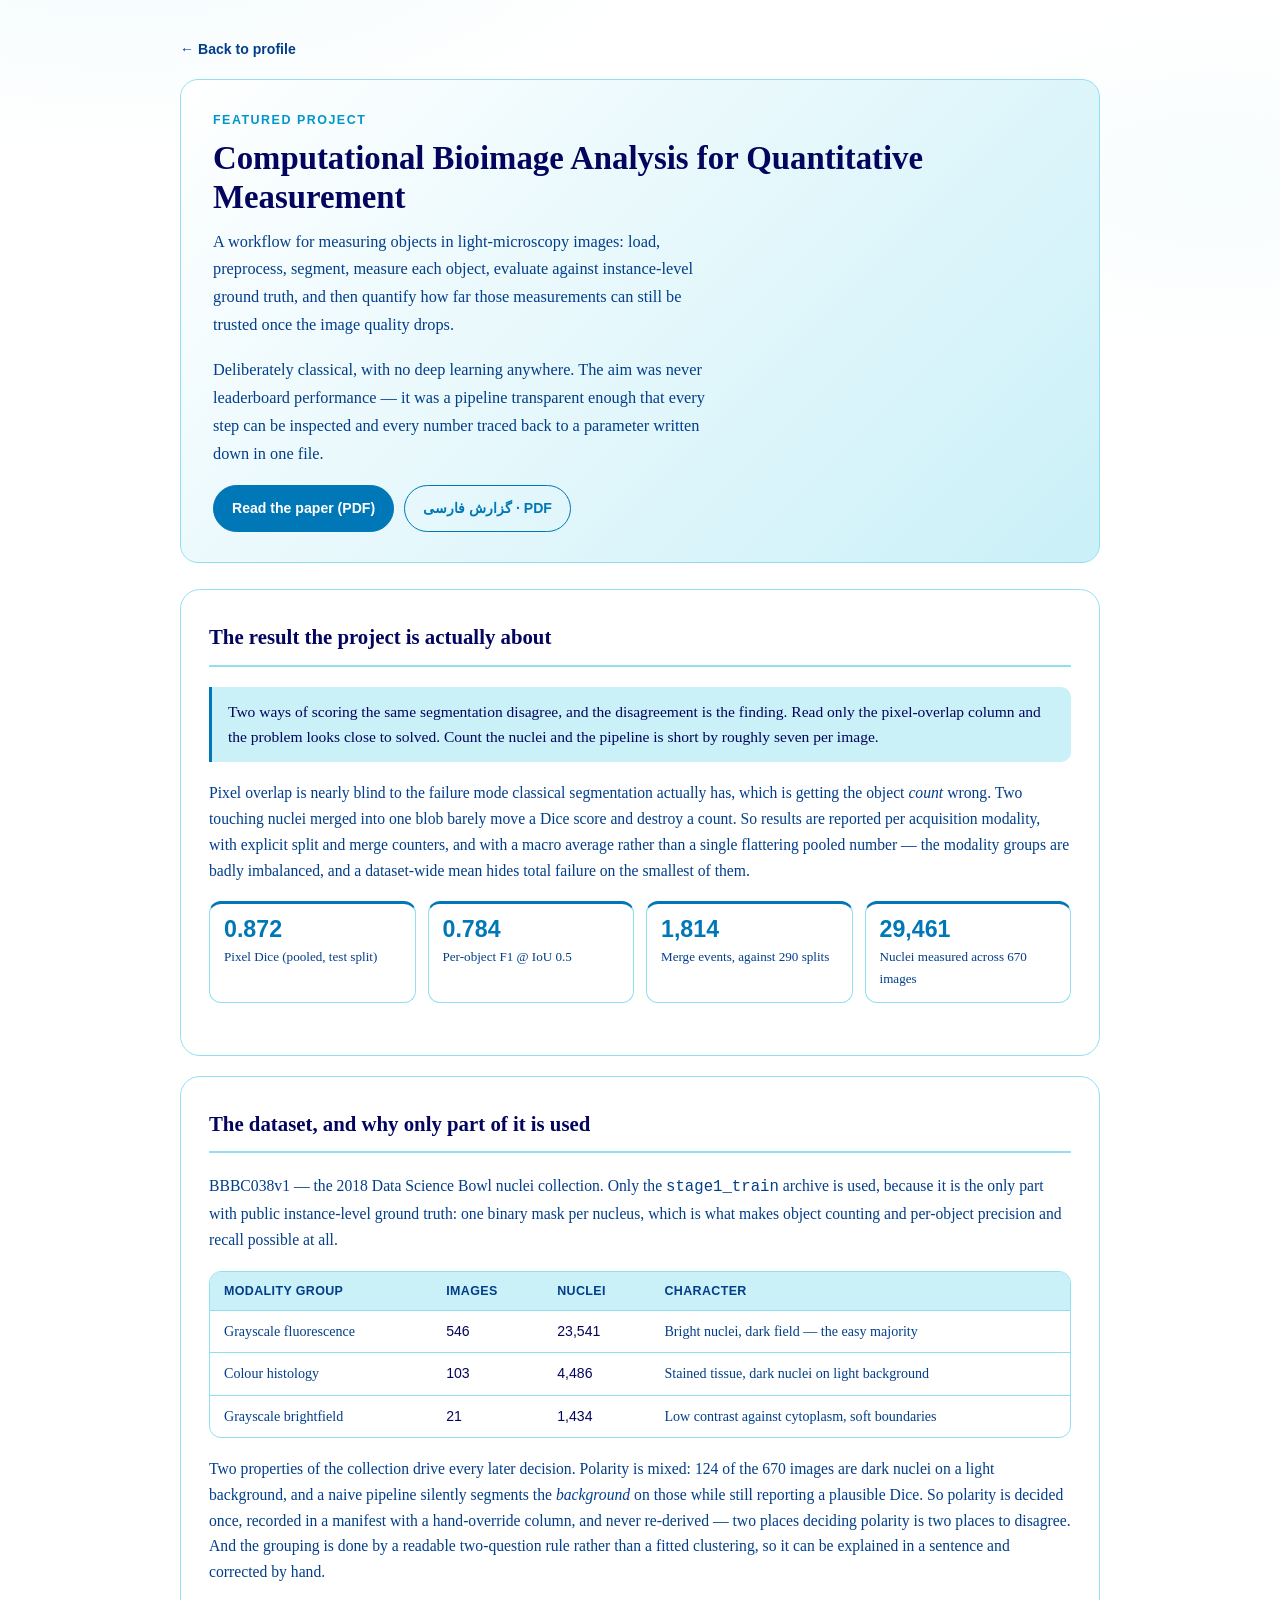
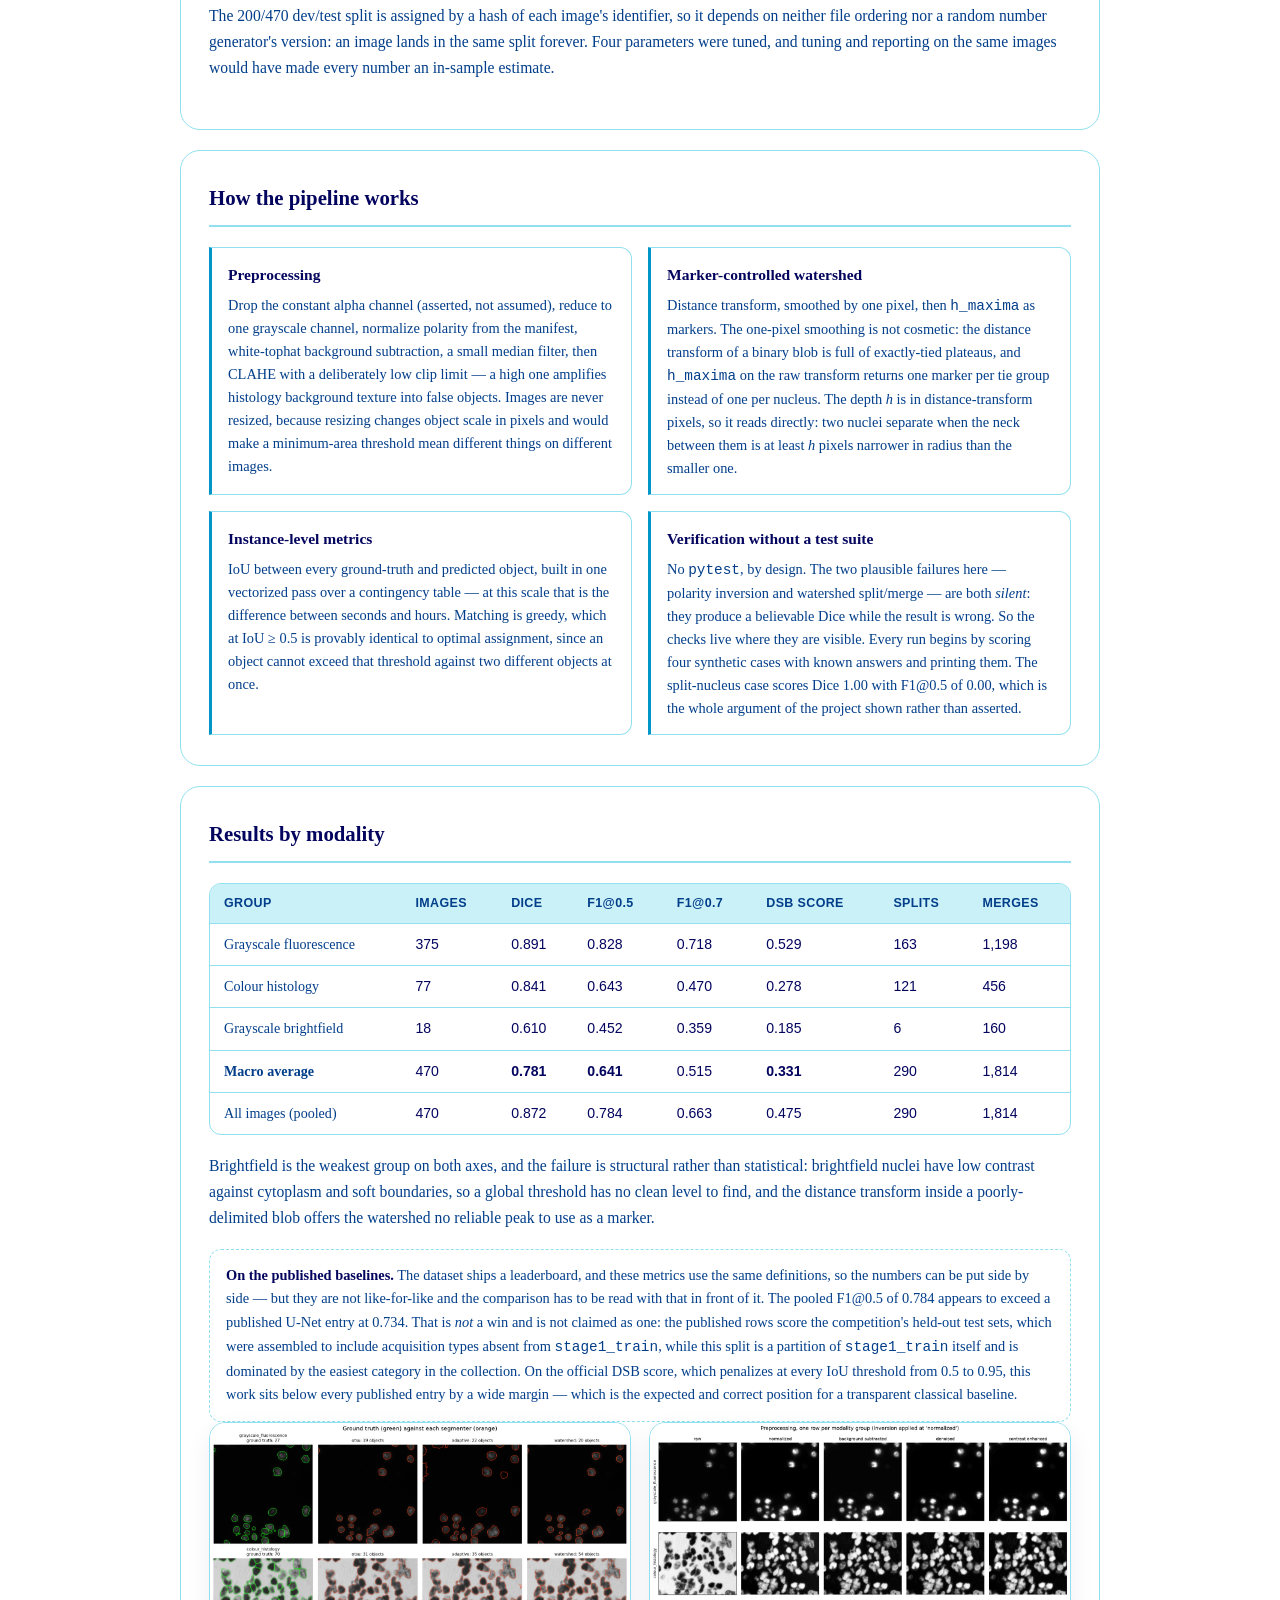
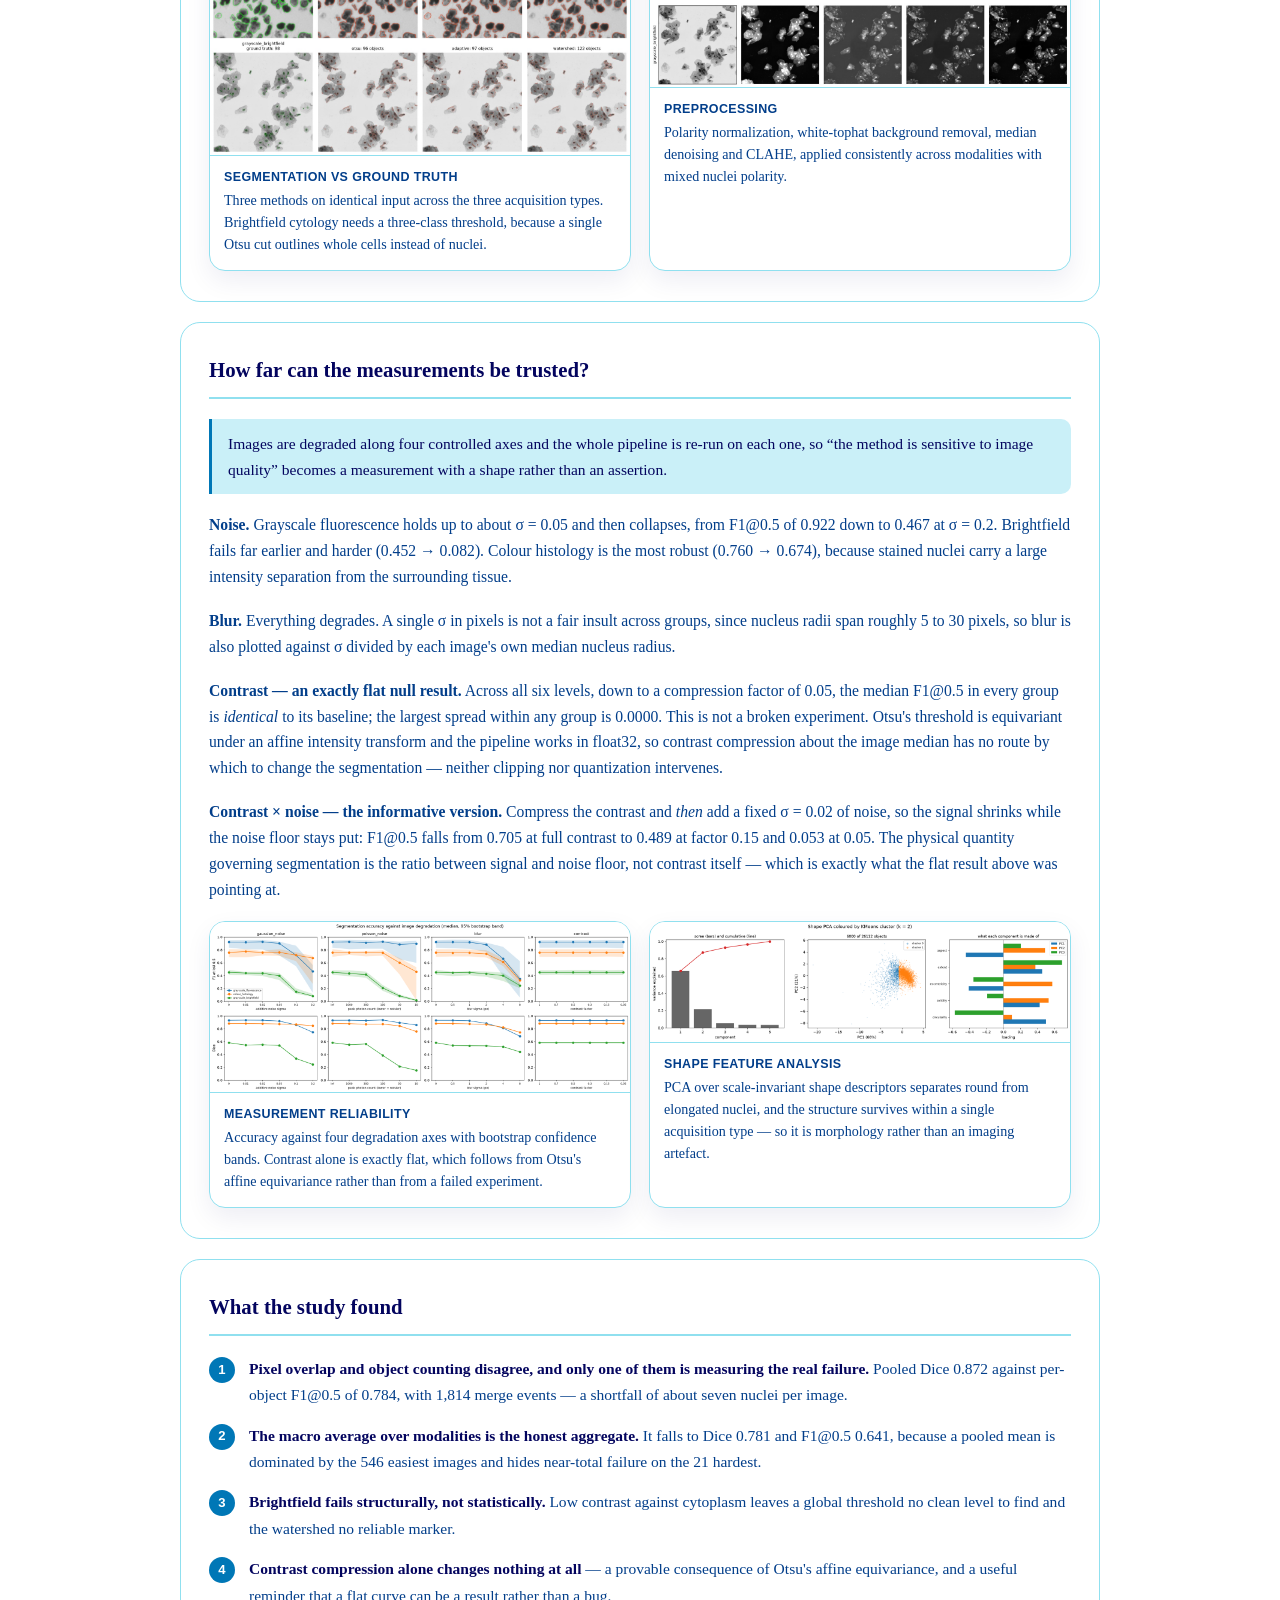
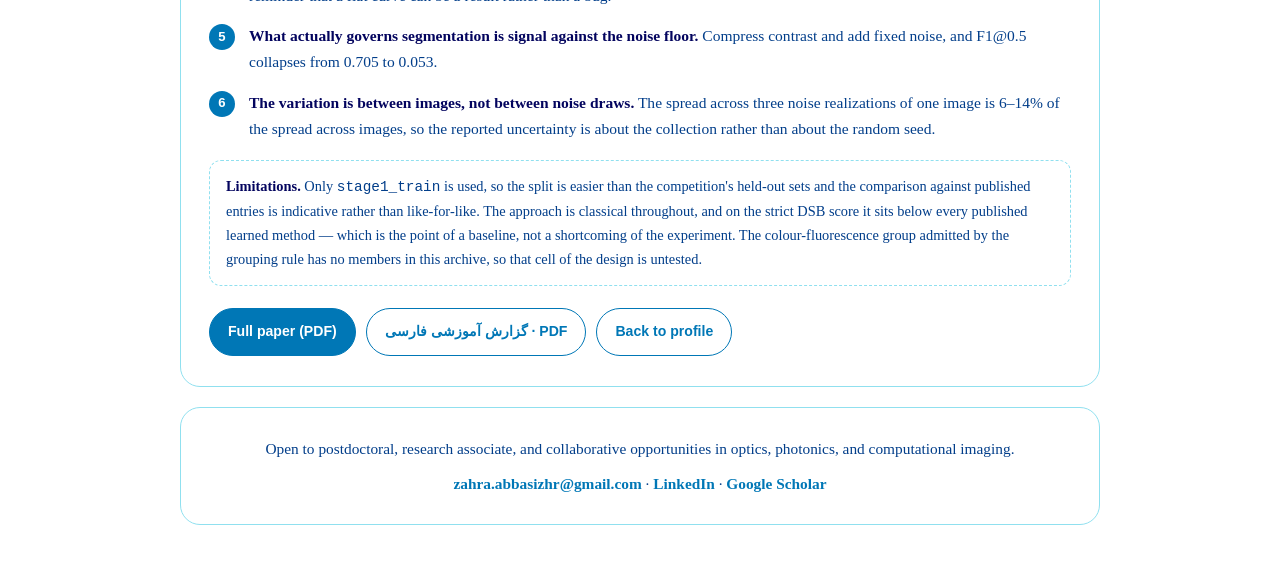
==== projects/bioimage.html @ 73d257a8 "Add a Featured Projects section and a page for each project The homepage now carries a compact two-c" ====
<!DOCTYPE html>
<html lang="en">
<head>
  <meta charset="UTF-8" />
  <meta name="viewport" content="width=device-width, initial-scale=1.0" />
  <title>Computational Bioimage Analysis for Quantitative Measurement | Zahra Abbasi, Ph.D.</title>
  <meta
    name="description"
    content="A reproducible classical segmentation and measurement pipeline on the BBBC038 nuclei collection, with a controlled study of how far the measurements can be trusted as image quality degrades."
  />
  <link rel="icon" href="../favicon.svg" type="image/svg+xml" />
  <link rel="apple-touch-icon" href="../favicon.svg" />
  <link rel="stylesheet" href="../style.css" />
</head>
<body>
  <div class="ambient" aria-hidden="true"></div>

  <main class="page">
    <a class="back-link" href="../index.html#featured">&larr; Back to profile</a>

    <header class="project-hero reveal">
      <p class="eyebrow reveal-child" style="--delay: 0.05s">Featured Project</p>
      <h1 class="reveal-child" style="--delay: 0.1s">
        Computational Bioimage Analysis for Quantitative Measurement
      </h1>
      <p class="lede reveal-child" style="--delay: 0.15s">
        A workflow for measuring objects in light-microscopy images: load, preprocess, segment,
        measure each object, evaluate against instance-level ground truth, and then quantify how far
        those measurements can still be trusted once the image quality drops.
      </p>
      <p class="lede reveal-child" style="--delay: 0.18s">
        Deliberately classical, with no deep learning anywhere. The aim was never leaderboard
        performance &mdash; it was a pipeline transparent enough that every step can be inspected
        and every number traced back to a parameter written down in one file.
      </p>
      <div class="buttons reveal-child" style="--delay: 0.22s">
        <a class="button primary" href="../resources/bioimage_report.pdf" target="_blank" rel="noopener">
          Read the paper (PDF)
        </a>
        <a class="button" href="../resources/bioimage_report_fa.pdf" target="_blank" rel="noopener">
          <span lang="fa" dir="rtl">گزارش فارسی</span> &middot; PDF
        </a>
      </div>
    </header>

    <section class="section reveal">
      <h3>The result the project is actually about</h3>
      <p class="claim">
        Two ways of scoring the same segmentation disagree, and the disagreement is the finding.
        Read only the pixel-overlap column and the problem looks close to solved. Count the nuclei
        and the pipeline is short by roughly seven per image.
      </p>
      <p class="section-intro">
        Pixel overlap is nearly blind to the failure mode classical segmentation actually has, which
        is getting the object <em>count</em> wrong. Two touching nuclei merged into one blob barely
        move a Dice score and destroy a count. So results are reported per acquisition modality,
        with explicit split and merge counters, and with a macro average rather than a single
        flattering pooled number &mdash; the modality groups are badly imbalanced, and a
        dataset-wide mean hides total failure on the smallest of them.
      </p>

      <div class="metric-row">
        <div class="metric reveal-child" style="--delay: 0.05s">
          <span class="metric-value">0.872</span>
          <span class="metric-label">Pixel Dice (pooled, test split)</span>
        </div>
        <div class="metric reveal-child" style="--delay: 0.08s">
          <span class="metric-value">0.784</span>
          <span class="metric-label">Per-object F1 @ IoU 0.5</span>
        </div>
        <div class="metric reveal-child" style="--delay: 0.11s">
          <span class="metric-value">1,814</span>
          <span class="metric-label">Merge events, against 290 splits</span>
        </div>
        <div class="metric reveal-child" style="--delay: 0.14s">
          <span class="metric-value">29,461</span>
          <span class="metric-label">Nuclei measured across 670 images</span>
        </div>
      </div>
    </section>

    <section class="section reveal">
      <h3>The dataset, and why only part of it is used</h3>
      <p class="section-intro">
        BBBC038v1 &mdash; the 2018 Data Science Bowl nuclei collection. Only the
        <code>stage1_train</code> archive is used, because it is the only part with public
        instance-level ground truth: one binary mask per nucleus, which is what makes object
        counting and per-object precision and recall possible at all.
      </p>

      <div class="table-wrap reveal-child" style="--delay: 0.05s">
        <table class="data-table">
          <thead>
            <tr><th>Modality group</th><th>Images</th><th>Nuclei</th><th>Character</th></tr>
          </thead>
          <tbody>
            <tr><td>Grayscale fluorescence</td><td class="num">546</td><td class="num">23,541</td><td>Bright nuclei, dark field &mdash; the easy majority</td></tr>
            <tr><td>Colour histology</td><td class="num">103</td><td class="num">4,486</td><td>Stained tissue, dark nuclei on light background</td></tr>
            <tr><td>Grayscale brightfield</td><td class="num">21</td><td class="num">1,434</td><td>Low contrast against cytoplasm, soft boundaries</td></tr>
          </tbody>
        </table>
      </div>

      <p class="section-intro" style="margin-top:18px">
        Two properties of the collection drive every later decision. Polarity is mixed: 124 of the
        670 images are dark nuclei on a light background, and a naive pipeline silently segments the
        <em>background</em> on those while still reporting a plausible Dice. So polarity is decided
        once, recorded in a manifest with a hand-override column, and never re-derived &mdash; two
        places deciding polarity is two places to disagree. And the grouping is done by a readable
        two-question rule rather than a fitted clustering, so it can be explained in a sentence and
        corrected by hand.
      </p>
      <p class="section-intro">
        The 200/470 dev/test split is assigned by a hash of each image's identifier, so it depends on
        neither file ordering nor a random number generator's version: an image lands in the same
        split forever. Four parameters were tuned, and tuning and reporting on the same images would
        have made every number an in-sample estimate.
      </p>
    </section>

    <section class="section reveal">
      <h3>How the pipeline works</h3>

      <div class="method-grid">
        <div class="method-card reveal-child" style="--delay: 0.05s">
          <h4>Preprocessing</h4>
          <p>
            Drop the constant alpha channel (asserted, not assumed), reduce to one grayscale
            channel, normalize polarity from the manifest, white-tophat background subtraction, a
            small median filter, then CLAHE with a deliberately low clip limit &mdash; a high one
            amplifies histology background texture into false objects. Images are never resized,
            because resizing changes object scale in pixels and would make a minimum-area threshold
            mean different things on different images.
          </p>
        </div>

        <div class="method-card reveal-child" style="--delay: 0.08s">
          <h4>Marker-controlled watershed</h4>
          <p>
            Distance transform, smoothed by one pixel, then <code>h_maxima</code> as markers. The
            one-pixel smoothing is not cosmetic: the distance transform of a binary blob is full of
            exactly-tied plateaus, and <code>h_maxima</code> on the raw transform returns one marker
            per tie group instead of one per nucleus. The depth <em>h</em> is in distance-transform
            pixels, so it reads directly: two nuclei separate when the neck between them is at least
            <em>h</em> pixels narrower in radius than the smaller one.
          </p>
        </div>

        <div class="method-card reveal-child" style="--delay: 0.11s">
          <h4>Instance-level metrics</h4>
          <p>
            IoU between every ground-truth and predicted object, built in one vectorized pass over a
            contingency table &mdash; at this scale that is the difference between seconds and hours.
            Matching is greedy, which at IoU &ge; 0.5 is provably identical to optimal assignment,
            since an object cannot exceed that threshold against two different objects at once.
          </p>
        </div>

        <div class="method-card reveal-child" style="--delay: 0.14s">
          <h4>Verification without a test suite</h4>
          <p>
            No <code>pytest</code>, by design. The two plausible failures here &mdash; polarity
            inversion and watershed split/merge &mdash; are both <em>silent</em>: they produce a
            believable Dice while the result is wrong. So the checks live where they are visible.
            Every run begins by scoring four synthetic cases with known answers and printing them.
            The split-nucleus case scores Dice 1.00 with F1@0.5 of 0.00, which is the whole argument
            of the project shown rather than asserted.
          </p>
        </div>
      </div>
    </section>

    <section class="section reveal">
      <h3>Results by modality</h3>
      <div class="table-wrap reveal-child" style="--delay: 0.05s">
        <table class="data-table">
          <thead>
            <tr><th>Group</th><th>Images</th><th>Dice</th><th>F1@0.5</th><th>F1@0.7</th><th>DSB score</th><th>Splits</th><th>Merges</th></tr>
          </thead>
          <tbody>
            <tr><td>Grayscale fluorescence</td><td class="num">375</td><td class="num">0.891</td><td class="num">0.828</td><td class="num">0.718</td><td class="num">0.529</td><td class="num">163</td><td class="num">1,198</td></tr>
            <tr><td>Colour histology</td><td class="num">77</td><td class="num">0.841</td><td class="num">0.643</td><td class="num">0.470</td><td class="num">0.278</td><td class="num">121</td><td class="num">456</td></tr>
            <tr><td>Grayscale brightfield</td><td class="num">18</td><td class="num">0.610</td><td class="num">0.452</td><td class="num">0.359</td><td class="num">0.185</td><td class="num">6</td><td class="num">160</td></tr>
            <tr><td><strong>Macro average</strong></td><td class="num">470</td><td class="num"><strong>0.781</strong></td><td class="num"><strong>0.641</strong></td><td class="num">0.515</td><td class="num"><strong>0.331</strong></td><td class="num">290</td><td class="num">1,814</td></tr>
            <tr><td>All images (pooled)</td><td class="num">470</td><td class="num">0.872</td><td class="num">0.784</td><td class="num">0.663</td><td class="num">0.475</td><td class="num">290</td><td class="num">1,814</td></tr>
          </tbody>
        </table>
      </div>

      <p class="section-intro" style="margin-top:18px">
        Brightfield is the weakest group on both axes, and the failure is structural rather than
        statistical: brightfield nuclei have low contrast against cytoplasm and soft boundaries, so a
        global threshold has no clean level to find, and the distance transform inside a
        poorly-delimited blob offers the watershed no reliable peak to use as a marker.
      </p>

      <p class="note">
        <strong>On the published baselines.</strong> The dataset ships a leaderboard, and these
        metrics use the same definitions, so the numbers can be put side by side &mdash; but they
        are not like-for-like and the comparison has to be read with that in front of it. The
        pooled F1@0.5 of 0.784 appears to exceed a published U-Net entry at 0.734. That is
        <em>not</em> a win and is not claimed as one: the published rows score the competition's
        held-out test sets, which were assembled to include acquisition types absent from
        <code>stage1_train</code>, while this split is a partition of <code>stage1_train</code>
        itself and is dominated by the easiest category in the collection. On the official DSB
        score, which penalizes at every IoU threshold from 0.5 to 0.95, this work sits below every
        published entry by a wide margin &mdash; which is the expected and correct position for a
        transparent classical baseline.
      </p>

      <div class="figure-grid">
        <figure class="figure-card reveal-child" style="--delay: 0.05s">
          <button type="button" class="figure-zoom" aria-label="Enlarge: segmentation compared against ground truth">
            <img src="../resources/bioimage_segmentation.jpg" alt="Ground-truth nuclei outlines compared against three segmentation methods across fluorescence, histology and brightfield images" loading="lazy" />
          </button>
          <figcaption>
            <strong>Segmentation vs ground truth</strong>
            Three methods on identical input across the three acquisition types. Brightfield
            cytology needs a three-class threshold, because a single Otsu cut outlines whole cells
            instead of nuclei.
          </figcaption>
        </figure>

        <figure class="figure-card reveal-child" style="--delay: 0.1s">
          <button type="button" class="figure-zoom" aria-label="Enlarge: preprocessing stages">
            <img src="../resources/bioimage_preprocessing.jpg" alt="Raw, normalized, background-corrected, denoised and contrast-enhanced versions of a microscopy image" loading="lazy" />
          </button>
          <figcaption>
            <strong>Preprocessing</strong>
            Polarity normalization, white-tophat background removal, median denoising and CLAHE,
            applied consistently across modalities with mixed nuclei polarity.
          </figcaption>
        </figure>
      </div>
    </section>

    <section class="section reveal">
      <h3>How far can the measurements be trusted?</h3>
      <p class="claim">
        Images are degraded along four controlled axes and the whole pipeline is re-run on each one,
        so &ldquo;the method is sensitive to image quality&rdquo; becomes a measurement with a shape
        rather than an assertion.
      </p>
      <p class="section-intro">
        <strong>Noise.</strong> Grayscale fluorescence holds up to about &sigma; = 0.05 and then
        collapses, from F1@0.5 of 0.922 down to 0.467 at &sigma; = 0.2. Brightfield fails far earlier
        and harder (0.452 &rarr; 0.082). Colour histology is the most robust (0.760 &rarr; 0.674),
        because stained nuclei carry a large intensity separation from the surrounding tissue.
      </p>
      <p class="section-intro">
        <strong>Blur.</strong> Everything degrades. A single &sigma; in pixels is not a fair insult
        across groups, since nucleus radii span roughly 5 to 30 pixels, so blur is also plotted
        against &sigma; divided by each image's own median nucleus radius.
      </p>
      <p class="section-intro">
        <strong>Contrast &mdash; an exactly flat null result.</strong> Across all six levels, down to
        a compression factor of 0.05, the median F1@0.5 in every group is <em>identical</em> to its
        baseline; the largest spread within any group is 0.0000. This is not a broken experiment.
        Otsu's threshold is equivariant under an affine intensity transform and the pipeline works in
        float32, so contrast compression about the image median has no route by which to change the
        segmentation &mdash; neither clipping nor quantization intervenes.
      </p>
      <p class="section-intro">
        <strong>Contrast &times; noise &mdash; the informative version.</strong> Compress the
        contrast and <em>then</em> add a fixed &sigma; = 0.02 of noise, so the signal shrinks while
        the noise floor stays put: F1@0.5 falls from 0.705 at full contrast to 0.489 at factor 0.15
        and 0.053 at 0.05. The physical quantity governing segmentation is the ratio between signal
        and noise floor, not contrast itself &mdash; which is exactly what the flat result above was
        pointing at.
      </p>

      <div class="figure-grid">
        <figure class="figure-card reveal-child" style="--delay: 0.05s">
          <button type="button" class="figure-zoom" aria-label="Enlarge: measurement reliability curves">
            <img src="../resources/bioimage_robustness.png" alt="Segmentation accuracy curves against increasing noise, blur and contrast reduction, with bootstrap confidence bands" loading="lazy" />
          </button>
          <figcaption>
            <strong>Measurement reliability</strong>
            Accuracy against four degradation axes with bootstrap confidence bands. Contrast alone
            is exactly flat, which follows from Otsu's affine equivariance rather than from a failed
            experiment.
          </figcaption>
        </figure>

        <figure class="figure-card reveal-child" style="--delay: 0.1s">
          <button type="button" class="figure-zoom" aria-label="Enlarge: shape feature analysis">
            <img src="../resources/bioimage_pca.png" alt="Principal component analysis of nucleus shape features with k-means clusters" loading="lazy" />
          </button>
          <figcaption>
            <strong>Shape feature analysis</strong>
            PCA over scale-invariant shape descriptors separates round from elongated nuclei, and
            the structure survives within a single acquisition type &mdash; so it is morphology
            rather than an imaging artefact.
          </figcaption>
        </figure>
      </div>
    </section>

    <section class="section reveal">
      <h3>What the study found</h3>
      <ol class="findings">
        <li class="reveal-child" style="--delay: 0.03s">
          <strong>Pixel overlap and object counting disagree, and only one of them is measuring the
          real failure.</strong> Pooled Dice 0.872 against per-object F1@0.5 of 0.784, with 1,814
          merge events &mdash; a shortfall of about seven nuclei per image.
        </li>
        <li class="reveal-child" style="--delay: 0.06s">
          <strong>The macro average over modalities is the honest aggregate.</strong> It falls to
          Dice 0.781 and F1@0.5 0.641, because a pooled mean is dominated by the 546 easiest images
          and hides near-total failure on the 21 hardest.
        </li>
        <li class="reveal-child" style="--delay: 0.09s">
          <strong>Brightfield fails structurally, not statistically.</strong> Low contrast against
          cytoplasm leaves a global threshold no clean level to find and the watershed no reliable
          marker.
        </li>
        <li class="reveal-child" style="--delay: 0.12s">
          <strong>Contrast compression alone changes nothing at all</strong> &mdash; a provable
          consequence of Otsu's affine equivariance, and a useful reminder that a flat curve can be
          a result rather than a bug.
        </li>
        <li class="reveal-child" style="--delay: 0.15s">
          <strong>What actually governs segmentation is signal against the noise floor.</strong>
          Compress contrast and add fixed noise, and F1@0.5 collapses from 0.705 to 0.053.
        </li>
        <li class="reveal-child" style="--delay: 0.18s">
          <strong>The variation is between images, not between noise draws.</strong> The spread
          across three noise realizations of one image is 6&ndash;14% of the spread across images,
          so the reported uncertainty is about the collection rather than about the random seed.
        </li>
      </ol>

      <p class="note">
        <strong>Limitations.</strong> Only <code>stage1_train</code> is used, so the split is easier
        than the competition's held-out sets and the comparison against published entries is
        indicative rather than like-for-like. The approach is classical throughout, and on the strict
        DSB score it sits below every published learned method &mdash; which is the point of a
        baseline, not a shortcoming of the experiment. The colour-fluorescence group admitted by the
        grouping rule has no members in this archive, so that cell of the design is untested.
      </p>

      <div class="buttons" style="margin-top:22px">
        <a class="button primary" href="../resources/bioimage_report.pdf" target="_blank" rel="noopener">
          Full paper (PDF)
        </a>
        <a class="button" href="../resources/bioimage_report_fa.pdf" target="_blank" rel="noopener">
          <span lang="fa" dir="rtl">گزارش آموزشی فارسی</span> &middot; PDF
        </a>
        <a class="button" href="../index.html#featured">Back to profile</a>
      </div>
    </section>

    <footer class="footer reveal">
      <p>
        Open to postdoctoral, research associate, and collaborative opportunities in optics,
        photonics, and computational imaging.
      </p>
      <p class="footer-links">
        <a href="mailto:zahra.abbasizhr@gmail.com">zahra.abbasizhr@gmail.com</a>
        <span aria-hidden="true">·</span>
        <a href="https://www.linkedin.com/in/abbasizhr/" target="_blank" rel="noopener">LinkedIn</a>
        <span aria-hidden="true">·</span>
        <a href="https://scholar.google.ca/citations?user=mczxjv4AAAAJ" target="_blank" rel="noopener">Google Scholar</a>
      </p>
    </footer>
  </main>

  <div class="lightbox" id="lightbox" hidden>
    <button type="button" class="lightbox-close" id="lightbox-close" aria-label="Close enlarged image">&times;</button>
    <figure class="lightbox-inner">
      <img id="lightbox-img" src="" alt="" />
      <figcaption id="lightbox-caption"></figcaption>
    </figure>
  </div>

  <script src="../script.js"></script>
</body>
</html>
---- style.css ----
:root {
  --deep-twilight: #03045e;
  --french-blue: #023e8a;
  --bright-teal: #0077b6;
  --blue-green: #0096c7;
  --turquoise: #00b4d8;
  --sky-aqua: #48cae4;
  --frosted-blue: #90e0ef;
  --frosted-blue-light: #ade8f4;
  --light-cyan: #caf0f8;

  --bg: #ffffff;
  --text: var(--deep-twilight);
  --muted: var(--french-blue);
  --accent: var(--bright-teal);
  --accent-dark: var(--deep-twilight);
  --accent-mid: var(--blue-green);
  --accent-glow: rgba(0, 119, 182, 0.22);
  --card: #ffffff;
  --border: var(--frosted-blue);
  --ease-out: cubic-bezier(0.22, 1, 0.36, 1);
  --ease-spring: cubic-bezier(0.34, 1.56, 0.64, 1);
}

*,
*::before,
*::after {
  box-sizing: border-box;
}

html {
  scroll-behavior: smooth;
}

body {
  margin: 0;
  font-family: Georgia, "Times New Roman", serif;
  background: var(--bg);
  color: var(--text);
  line-height: 1.65;
  overflow-x: hidden;
}

.ambient {
  position: fixed;
  inset: 0;
  pointer-events: none;
  z-index: -1;
  background:
    radial-gradient(ellipse 80% 50% at 10% -10%, rgba(0, 180, 216, 0.05), transparent 55%),
    radial-gradient(ellipse 60% 40% at 95% 20%, rgba(72, 202, 228, 0.04), transparent 50%),
    var(--bg);
  animation: ambientShift 18s ease-in-out infinite alternate;
}

@keyframes ambientShift {
  from { opacity: 0.85; }
  to { opacity: 1; }
}

.page {
  max-width: 960px;
  margin: 0 auto;
  padding: 36px 20px 64px;
}

/* ── Hero ── */

.hero {
  display: grid;
  grid-template-columns: auto 1fr;
  gap: 36px;
  align-items: center;
  background: linear-gradient(135deg, #ffffff 0%, #f8fcfe 100%);
  border: 1px solid var(--border);
  border-radius: 24px;
  padding: 44px 42px;
  margin-bottom: 28px;
  box-shadow: 0 20px 50px rgba(3, 4, 94, 0.08);
  position: relative;
  overflow: hidden;
}

.hero::after {
  content: "";
  position: absolute;
  top: -40%;
  right: -20%;
  width: 50%;
  height: 140%;
  background: radial-gradient(circle, rgba(0, 150, 199, 0.1) 0%, transparent 70%);
  pointer-events: none;
}

.hero-portrait {
  position: relative;
  z-index: 1;
  flex-shrink: 0;
}

.hero-portrait img {
  display: block;
  width: 188px;
  height: 188px;
  object-fit: cover;
  border-radius: 50%;
  border: 4px solid #ffffff;
  box-shadow:
    0 12px 32px rgba(0, 119, 182, 0.2),
    0 0 0 1px var(--border);
  transition: transform 0.5s var(--ease-out), box-shadow 0.5s var(--ease-out);
}

.hero-portrait:hover img {
  transform: scale(1.03);
  box-shadow:
    0 16px 40px rgba(0, 119, 182, 0.28),
    0 0 0 1px rgba(0, 150, 199, 0.35);
}

.hero-content {
  position: relative;
  z-index: 1;
  min-width: 0;
}

.eyebrow {
  margin: 0 0 8px;
  color: var(--blue-green);
  font-family: Arial, Helvetica, sans-serif;
  font-size: 0.78rem;
  font-weight: 700;
  letter-spacing: 0.12em;
  text-transform: uppercase;
}

h1 {
  margin: 0;
  font-size: 2.65rem;
  line-height: 1.12;
  color: var(--accent-dark);
}

h2 {
  margin: 10px 0 18px;
  font-family: Arial, Helvetica, sans-serif;
  font-size: 1rem;
  font-weight: 600;
  color: var(--muted);
  line-height: 1.5;
}

.summary {
  max-width: 560px;
  font-size: 1.05rem;
  margin: 0 0 22px;
}

.buttons {
  display: flex;
  flex-wrap: wrap;
  gap: 10px;
}

.button {
  display: inline-block;
  padding: 11px 18px;
  border-radius: 999px;
  border: 1px solid var(--accent);
  color: var(--accent);
  text-decoration: none;
  font-family: Arial, Helvetica, sans-serif;
  font-size: 0.88rem;
  font-weight: 700;
  transition:
    background 0.25s var(--ease-out),
    color 0.25s var(--ease-out),
    transform 0.25s var(--ease-spring),
    box-shadow 0.25s var(--ease-out),
    border-color 0.25s var(--ease-out);
}

.button:hover {
  background: var(--accent);
  color: #ffffff;
  transform: translateY(-2px);
  box-shadow: 0 8px 20px var(--accent-glow);
}

.button.primary {
  background: var(--accent);
  color: #ffffff;
  position: relative;
  overflow: hidden;
}

.button.primary::after {
  content: "";
  position: absolute;
  inset: 0;
  background: linear-gradient(
    105deg,
    transparent 40%,
    rgba(255, 255, 255, 0.22) 50%,
    transparent 60%
  );
  transform: translateX(-120%);
  transition: transform 0.6s var(--ease-out);
}

.button.primary:hover::after {
  transform: translateX(120%);
}

.button.primary:hover {
  background: var(--french-blue);
  border-color: var(--french-blue);
}

/* ── Setup image ── */

.setup {
  margin: 0 0 28px;
}

.setup-frame {
  position: relative;
  border-radius: 20px;
  overflow: hidden;
  border: 1px solid var(--border);
  box-shadow: 0 16px 40px rgba(3, 4, 94, 0.1);
  background: #ffffff;
}

.setup-frame img {
  display: block;
  width: 100%;
  height: auto;
  max-height: 420px;
  object-fit: cover;
  transition: transform 8s var(--ease-out);
}

.setup-frame:hover img {
  transform: scale(1.04);
}

.setup-caption {
  position: absolute;
  bottom: 0;
  left: 0;
  right: 0;
  margin: 0;
  padding: 28px 24px 18px;
  font-family: Arial, Helvetica, sans-serif;
  font-size: 0.88rem;
  color: #ffffff;
  background: linear-gradient(to top, rgba(3, 4, 94, 0.82), transparent);
}

/* ── Sections ── */

.section {
  background: var(--card);
  border: 1px solid var(--border);
  border-radius: 20px;
  padding: 30px 28px;
  margin-bottom: 20px;
  transition: box-shadow 0.4s var(--ease-out), border-color 0.4s var(--ease-out);
}

.section:hover {
  box-shadow: 0 12px 36px rgba(0, 119, 182, 0.08);
}

h3 {
  margin: 0 0 20px;
  color: var(--accent-dark);
  font-size: 1.3rem;
  border-bottom: 2px solid var(--border);
  padding-bottom: 10px;
}

h4 {
  margin: 0 0 6px;
  color: var(--accent-dark);
  font-size: 1.02rem;
}

p {
  margin: 0 0 10px;
}

.grid {
  display: grid;
  gap: 16px;
}

.grid.projects {
  grid-template-columns: repeat(2, minmax(0, 1fr));
}

/* ── Project cards ── */

.project-card {
  border: 1px solid var(--border);
  border-left: 4px solid var(--accent);
  background: #ffffff;
  padding: 18px 18px 16px;
  border-radius: 14px;
  transition:
    transform 0.35s var(--ease-spring),
    box-shadow 0.35s var(--ease-out),
    border-color 0.35s var(--ease-out);
}

.project-card:hover {
  transform: translateY(-4px);
  box-shadow: 0 14px 32px rgba(0, 119, 182, 0.14);
  border-left-color: var(--turquoise);
}

.tag {
  display: inline-block;
  margin-bottom: 10px;
  padding: 3px 10px;
  border-radius: 999px;
  background: rgba(0, 180, 216, 0.15);
  color: var(--french-blue);
  font-family: Arial, Helvetica, sans-serif;
  font-size: 0.72rem;
  font-weight: 700;
  letter-spacing: 0.04em;
  text-transform: uppercase;
}

.project-card ul {
  margin: 8px 0 0;
  padding-left: 1.1em;
  font-size: 0.95rem;
  color: var(--muted);
}

.project-card li {
  margin-bottom: 4px;
}

.project-card a {
  display: inline-block;
  margin-top: 10px;
  color: var(--accent);
  font-family: Arial, Helvetica, sans-serif;
  font-size: 0.85rem;
  font-weight: 700;
  text-decoration: none;
  transition: transform 0.2s var(--ease-out);
}

.project-card a:hover {
  text-decoration: underline;
  transform: translateX(3px);
}

/* ── Timeline (work experience) ── */

.timeline {
  display: flex;
  flex-direction: column;
  gap: 14px;
}

.timeline-item {
  position: relative;
  padding: 16px 18px 16px 22px;
  border-radius: 14px;
  background: #ffffff;
  border: 1px solid var(--border);
  border-left: 4px solid var(--accent);
  transition:
    transform 0.3s var(--ease-out),
    box-shadow 0.3s var(--ease-out);
}

.timeline-item:hover {
  transform: translateX(4px);
  box-shadow: 0 8px 24px rgba(0, 119, 182, 0.1);
}

.timeline-meta {
  margin-bottom: 4px;
}

.timeline-date {
  font-family: Arial, Helvetica, sans-serif;
  font-size: 0.78rem;
  font-weight: 700;
  letter-spacing: 0.06em;
  text-transform: uppercase;
  color: var(--blue-green);
}
  font-size: 0.92rem;
  color: var(--muted);
  font-style: italic;
  margin-bottom: 6px !important;
}

.timeline-item p:last-child {
  margin-bottom: 0;
  font-size: 0.95rem;
  color: var(--muted);
}

/* ── Certificate chips ── */

.chip-grid {
  display: flex;
  flex-wrap: wrap;
  gap: 10px;
}

.chip {
  display: inline-flex;
  align-items: center;
  padding: 10px 16px;
  border-radius: 12px;
  border: 1px solid var(--border);
  background: #ffffff;
  font-family: Arial, Helvetica, sans-serif;
  font-size: 0.84rem;
  font-weight: 600;
  color: var(--text);
  line-height: 1.4;
  transition:
    transform 0.3s var(--ease-spring),
    box-shadow 0.3s var(--ease-out),
    border-color 0.3s var(--ease-out),
    background 0.3s var(--ease-out);
}

.chip:hover {
  transform: translateY(-3px) scale(1.02);
  border-color: rgba(0, 150, 199, 0.45);
  box-shadow: 0 8px 20px rgba(0, 119, 182, 0.12);
  background: #f8fcfe;
}

/* ── Honors ── */

.honors-grid {
  display: grid;
  grid-template-columns: repeat(3, minmax(0, 1fr));
  gap: 14px;
}

.honor-card {
  display: flex;
  align-items: flex-start;
  gap: 14px;
  padding: 18px 16px;
  border-radius: 14px;
  border: 1px solid var(--border);
  background: #ffffff;
  transition:
    transform 0.35s var(--ease-spring),
    box-shadow 0.35s var(--ease-out);
}

.honor-card:hover {
  transform: translateY(-4px);
  box-shadow: 0 12px 28px rgba(0, 119, 182, 0.12);
}

.honor-icon {
  flex-shrink: 0;
  display: flex;
  align-items: center;
  justify-content: center;
  width: 40px;
  height: 40px;
  border-radius: 50%;
  background: var(--accent);
  color: #ffffff;
  font-family: Arial, Helvetica, sans-serif;
  font-size: 1rem;
  font-weight: 800;
  transition: transform 0.4s var(--ease-spring);
}

.honor-card:hover .honor-icon {
  transform: rotate(-8deg) scale(1.1);
}

.honor-icon-star {
  font-size: 1.1rem;
  background: linear-gradient(135deg, var(--bright-teal), var(--french-blue));
}

.honor-card h4 {
  font-size: 0.95rem;
  margin-bottom: 4px;
}

.honor-card p {
  margin: 0;
  font-size: 0.86rem;
  color: var(--muted);
  line-height: 1.45;
}

/* ── Footer ── */

.footer {
  text-align: center;
  padding: 28px 20px;
  border-radius: 20px;
  border: 1px solid var(--border);
  background: #ffffff;
}

.footer p {
  margin: 0 0 10px;
  color: var(--muted);
  font-size: 0.96rem;
}

.footer-links {
  margin-bottom: 0 !important;
}

.footer a {
  color: var(--accent);
  font-weight: 700;
  text-decoration: none;
  transition: color 0.2s ease;
}

.footer a:hover {
  color: var(--french-blue);
  text-decoration: underline;
}

/* ── Scroll & load animations ── */

.reveal,
.reveal-child {
  opacity: 0;
  transform: translateY(24px);
}

.reveal.is-visible,
.reveal.is-visible .reveal-child,
.reveal-child.is-visible {
  opacity: 1;
  transform: translateY(0);
  transition:
    opacity 0.7s var(--ease-out),
    transform 0.7s var(--ease-out);
  transition-delay: var(--delay, 0s);
}

.hero.reveal.is-visible {
  animation: heroGlow 1.2s var(--ease-out) forwards;
}

@keyframes heroGlow {
  from { box-shadow: 0 20px 50px rgba(3, 4, 94, 0.04); }
  to { box-shadow: 0 20px 50px rgba(0, 119, 182, 0.12); }
}

/* ── Featured project: figures & key results ── */

.section-intro {
  margin: 0 0 18px;
  color: var(--muted);
  font-size: 0.98rem;
}

.metric-row {
  display: grid;
  grid-template-columns: repeat(auto-fit, minmax(150px, 1fr));
  gap: 12px;
  margin: 0 0 22px;
}

.metric {
  border: 1px solid var(--border);
  border-top: 3px solid var(--accent);
  border-radius: 12px;
  background: #ffffff;
  padding: 12px 14px;
  transition: transform 0.35s var(--ease-spring), box-shadow 0.35s var(--ease-out);
}

.metric:hover {
  transform: translateY(-3px);
  box-shadow: 0 12px 26px rgba(0, 119, 182, 0.12);
}

.metric-value {
  display: block;
  font-family: Arial, Helvetica, sans-serif;
  font-size: 1.45rem;
  font-weight: 700;
  line-height: 1.2;
  color: var(--bright-teal);
}

.metric-label {
  display: block;
  margin-top: 2px;
  font-size: 0.82rem;
  color: var(--muted);
}

.figure-grid {
  display: grid;
  grid-template-columns: repeat(auto-fit, minmax(300px, 1fr));
  gap: 18px;
}

.figure-card {
  margin: 0;
  border: 1px solid var(--border);
  border-radius: 16px;
  overflow: hidden;
  background: #ffffff;
  box-shadow: 0 10px 26px rgba(3, 4, 94, 0.07);
  transition: transform 0.35s var(--ease-spring), box-shadow 0.35s var(--ease-out);
}

.figure-card:hover {
  transform: translateY(-4px);
  box-shadow: 0 16px 36px rgba(0, 119, 182, 0.16);
}

.figure-card img {
  display: block;
  width: 100%;
  height: auto;
  background: #ffffff;
  border-bottom: 1px solid var(--border);
}

.figure-card figcaption {
  padding: 12px 14px 14px;
  font-size: 0.88rem;
  line-height: 1.55;
  color: var(--muted);
}

.figure-card figcaption strong {
  display: block;
  margin-bottom: 3px;
  font-family: Arial, Helvetica, sans-serif;
  font-size: 0.78rem;
  letter-spacing: 0.03em;
  text-transform: uppercase;
  color: var(--french-blue);
}

/* ── Click-to-enlarge figures ── */

.figure-zoom {
  display: block;
  width: 100%;
  margin: 0;
  padding: 0;
  border: 0;
  background: none;
  cursor: zoom-in;
  font: inherit;
  color: inherit;
}

.figure-zoom:focus-visible {
  outline: 3px solid var(--turquoise);
  outline-offset: -3px;
}

/* Author `display: flex` below would otherwise beat the browser's
   `[hidden] { display: none }`, leaving the overlay permanently visible. */
.lightbox[hidden] {
  display: none;
}

.lightbox {
  position: fixed;
  inset: 0;
  z-index: 100;
  display: flex;
  align-items: center;
  justify-content: center;
  padding: 28px 20px;
  background: rgba(3, 4, 94, 0.82);
  backdrop-filter: blur(4px);
  cursor: zoom-out;
  animation: lightboxIn 0.22s var(--ease-out);
}

@keyframes lightboxIn {
  from { opacity: 0; }
  to { opacity: 1; }
}

.lightbox-inner {
  margin: 0;
  max-width: 96vw;
  max-height: 92vh;
  display: flex;
  flex-direction: column;
  cursor: default;
}

.lightbox-inner img {
  display: block;
  max-width: 96vw;
  max-height: 82vh;
  width: auto;
  height: auto;
  object-fit: contain;
  border-radius: 10px;
  background: #ffffff;
  box-shadow: 0 24px 60px rgba(0, 0, 0, 0.45);
}

.lightbox-inner figcaption {
  margin-top: 10px;
  color: var(--light-cyan);
  font-family: Arial, Helvetica, sans-serif;
  font-size: 0.85rem;
  letter-spacing: 0.03em;
  text-align: center;
}

.lightbox-close {
  position: absolute;
  top: 14px;
  right: 18px;
  width: 42px;
  height: 42px;
  border: 0;
  border-radius: 50%;
  background: rgba(255, 255, 255, 0.14);
  color: #ffffff;
  font-size: 1.9rem;
  line-height: 1;
  cursor: pointer;
  transition: background 0.25s var(--ease-out);
}

.lightbox-close:hover,
.lightbox-close:focus-visible {
  background: rgba(255, 255, 255, 0.3);
}

body.lightbox-open {
  overflow: hidden;
}

/* ── Featured project cards (homepage overview) ── */

.featured-grid {
  display: grid;
  grid-template-columns: repeat(auto-fit, minmax(340px, 1fr));
  gap: 20px;
}

.featured-card {
  display: flex;
  flex-direction: column;
  border: 1px solid var(--border);
  border-radius: 16px;
  overflow: hidden;
  background: #ffffff;
  box-shadow: 0 10px 26px rgba(3, 4, 94, 0.07);
  transition: transform 0.35s var(--ease-spring), box-shadow 0.35s var(--ease-out);
}

.featured-card:hover {
  transform: translateY(-4px);
  box-shadow: 0 16px 36px rgba(0, 119, 182, 0.16);
}

/* A fixed-height band so two cards of different figure aspect ratios still
   line up. object-fit: contain rather than cover, because these are plots:
   cropping one would cut off an axis. */
.featured-thumb {
  display: block;
  margin: 0;
  padding: 14px 14px 0;
  background: #ffffff;
}

.featured-thumb img {
  display: block;
  width: 100%;
  height: 180px;
  object-fit: contain;
  object-position: center;
}

.featured-body {
  display: flex;
  flex: 1;
  flex-direction: column;
  padding: 14px 18px 18px;
}

.featured-body .tag {
  align-self: flex-start;
}

.featured-body h4 {
  margin: 8px 0 8px;
  font-size: 1.12rem;
  line-height: 1.35;
}

.featured-body p {
  margin: 0 0 14px;
  color: var(--muted);
  font-size: 0.93rem;
  line-height: 1.6;
}

.featured-metrics {
  display: grid;
  grid-template-columns: repeat(auto-fit, minmax(84px, 1fr));
  gap: 10px;
  margin: 0 0 16px;
  padding: 12px 0 0;
  border-top: 1px solid var(--border);
  /* Reserve two lines for the label so a wrapped label in one card does not
     push its link row out of line with the card beside it. */
  min-height: 74px;
}

.featured-metrics div {
  min-width: 0;
}

.featured-metrics .metric-value {
  font-size: 1.15rem;
}

.featured-metrics .metric-label {
  font-size: 0.74rem;
  line-height: 1.35;
}

.featured-links {
  display: flex;
  flex-wrap: wrap;
  align-items: center;
  gap: 8px 16px;
  margin-top: auto;
}

.featured-links a {
  font-family: Arial, Helvetica, sans-serif;
  font-size: 0.86rem;
  font-weight: 600;
  color: var(--accent);
  text-decoration: none;
  border-bottom: 1px solid transparent;
  transition: border-color 0.25s var(--ease-out), color 0.25s var(--ease-out);
}

.featured-links a:hover {
  color: var(--deep-twilight);
  border-bottom-color: var(--accent);
}

.featured-links .secondary {
  font-weight: 500;
  color: var(--muted);
}

/* ── Project pages ── */

.back-link {
  display: inline-flex;
  align-items: center;
  gap: 7px;
  margin: 0 0 18px;
  font-family: Arial, Helvetica, sans-serif;
  font-size: 0.88rem;
  font-weight: 600;
  color: var(--muted);
  text-decoration: none;
  transition: color 0.25s var(--ease-out), gap 0.25s var(--ease-out);
}

.back-link:hover {
  color: var(--accent);
  gap: 11px;
}

.project-hero {
  border: 1px solid var(--border);
  border-radius: 18px;
  background: linear-gradient(135deg, #ffffff 0%, var(--light-cyan) 100%);
  padding: 30px 32px;
  margin-bottom: 26px;
}

.project-hero h1 {
  margin: 6px 0 10px;
  font-size: 2.05rem;
  line-height: 1.2;
}

.project-hero .lede {
  margin: 0 0 18px;
  max-width: 62ch;
  color: var(--muted);
  font-size: 1.02rem;
  line-height: 1.7;
}

.project-hero .buttons {
  margin: 0;
}

/* The one-line claim under a section heading that the section then supports. */
.claim {
  margin: 0 0 18px;
  padding: 12px 16px;
  border-left: 3px solid var(--accent);
  border-radius: 0 10px 10px 0;
  background: var(--light-cyan);
  color: var(--deep-twilight);
  font-size: 0.97rem;
  line-height: 1.65;
}

.findings {
  margin: 0;
  padding: 0;
  list-style: none;
  counter-reset: finding;
}

.findings li {
  position: relative;
  margin: 0 0 14px;
  padding-left: 40px;
  color: var(--muted);
  font-size: 0.97rem;
  line-height: 1.7;
}

.findings li::before {
  counter-increment: finding;
  content: counter(finding);
  position: absolute;
  left: 0;
  top: 1px;
  display: grid;
  place-items: center;
  width: 26px;
  height: 26px;
  border-radius: 50%;
  background: var(--accent);
  color: #ffffff;
  font-family: Arial, Helvetica, sans-serif;
  font-size: 0.82rem;
  font-weight: 700;
}

.findings li strong {
  color: var(--text);
}

/* minmax is set so a four-card set lays out 2+2 rather than 3+1, which leaves
   a lone card stranded on its own row. */
.method-grid {
  display: grid;
  grid-template-columns: repeat(auto-fit, minmax(340px, 1fr));
  gap: 16px;
}

.method-card {
  border: 1px solid var(--border);
  border-left: 3px solid var(--accent-mid);
  border-radius: 0 12px 12px 0;
  background: #ffffff;
  padding: 14px 16px;
}

.method-card h4 {
  margin: 0 0 6px;
  font-size: 0.97rem;
}

.method-card p {
  margin: 0;
  color: var(--muted);
  font-size: 0.9rem;
  line-height: 1.6;
}

.note {
  margin: 18px 0 0;
  padding: 14px 16px;
  border: 1px dashed var(--border);
  border-radius: 12px;
  color: var(--muted);
  font-size: 0.9rem;
  line-height: 1.65;
}

.note strong {
  color: var(--text);
}

/* A plain results table; kept narrow-friendly by letting it scroll. */
.table-wrap {
  overflow-x: auto;
  border: 1px solid var(--border);
  border-radius: 12px;
}

.data-table {
  width: 100%;
  border-collapse: collapse;
  font-size: 0.88rem;
}

.data-table th,
.data-table td {
  padding: 9px 14px;
  text-align: left;
  border-bottom: 1px solid var(--border);
  white-space: nowrap;
}

.data-table th {
  background: var(--light-cyan);
  font-family: Arial, Helvetica, sans-serif;
  font-size: 0.78rem;
  letter-spacing: 0.03em;
  text-transform: uppercase;
  color: var(--french-blue);
}

.data-table td {
  color: var(--muted);
}

.data-table tr:last-child td {
  border-bottom: 0;
}

.data-table td.num {
  font-family: Arial, Helvetica, sans-serif;
  color: var(--text);
}

/* ── Responsive ── */


@media (max-width: 760px) {
  .page {
    padding: 20px 14px 48px;
  }

  .hero {
    grid-template-columns: 1fr;
    text-align: center;
    padding: 32px 24px;
    gap: 24px;
  }

  .hero-portrait {
    justify-self: center;
  }

  .hero-portrait img {
    width: 160px;
    height: 160px;
  }

  .summary {
    margin-left: auto;
    margin-right: auto;
  }

  .buttons {
    justify-content: center;
  }

  h1 {
    font-size: 2.1rem;
  }

  .grid.projects {
    grid-template-columns: 1fr;
  }

  .honors-grid {
    grid-template-columns: 1fr;
  }

  .section {
    padding: 22px 18px;
  }

  .setup-caption {
    font-size: 0.8rem;
    padding: 22px 16px 14px;
  }

  .featured-grid {
    grid-template-columns: 1fr;
  }

  .featured-thumb img {
    height: 150px;
  }

  .project-hero {
    padding: 24px 20px;
  }

  .project-hero h1 {
    font-size: 1.7rem;
  }
}

/* ── Reduced motion ── */

@media (prefers-reduced-motion: reduce) {
  html {
    scroll-behavior: auto;
  }

  .ambient {
    animation: none;
  }

  .reveal,
  .reveal-child {
    opacity: 1;
    transform: none;
  }

  .setup-frame img,
  .hero-portrait img,
  .project-card,
  .featured-card,
  .back-link,
  .timeline-item,
  .chip,
  .honor-card,
  .button,
  .section {
    transition: none !important;
  }

  .setup-frame:hover img {
    transform: none;
  }
}
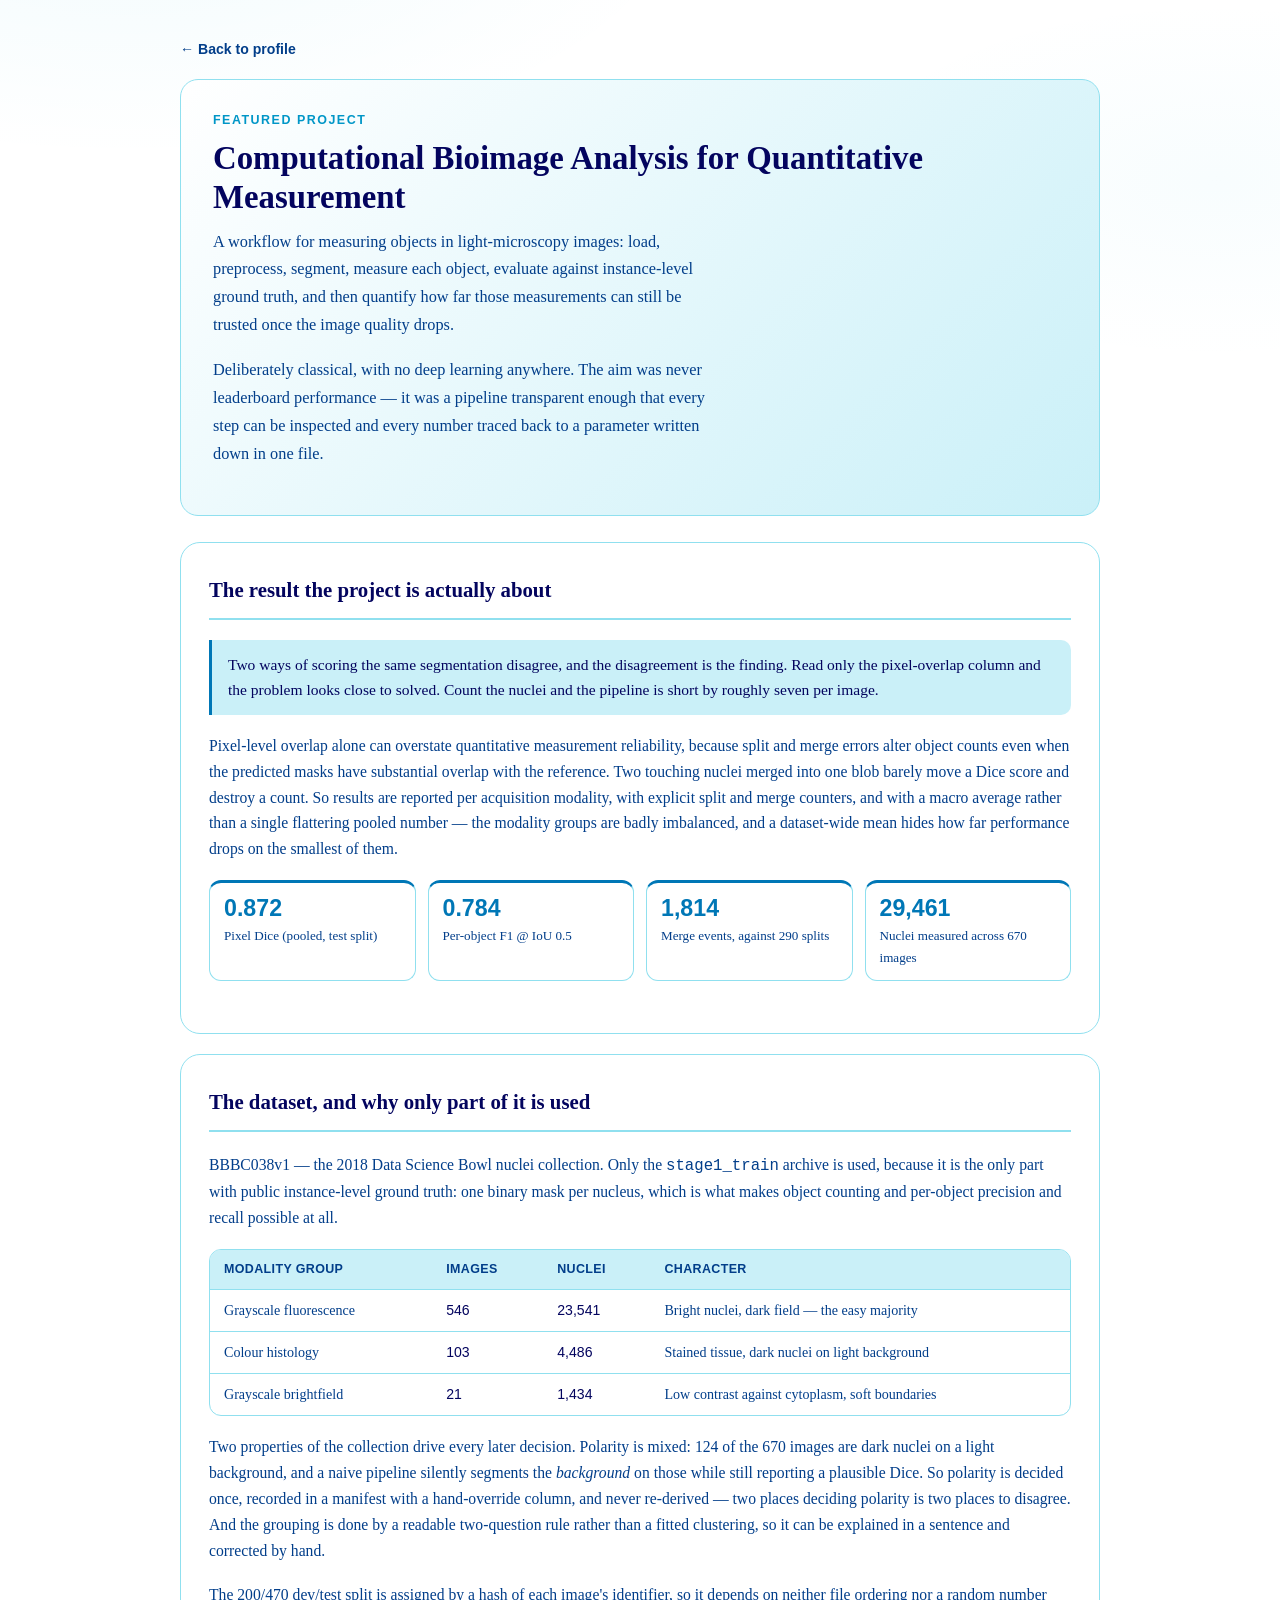
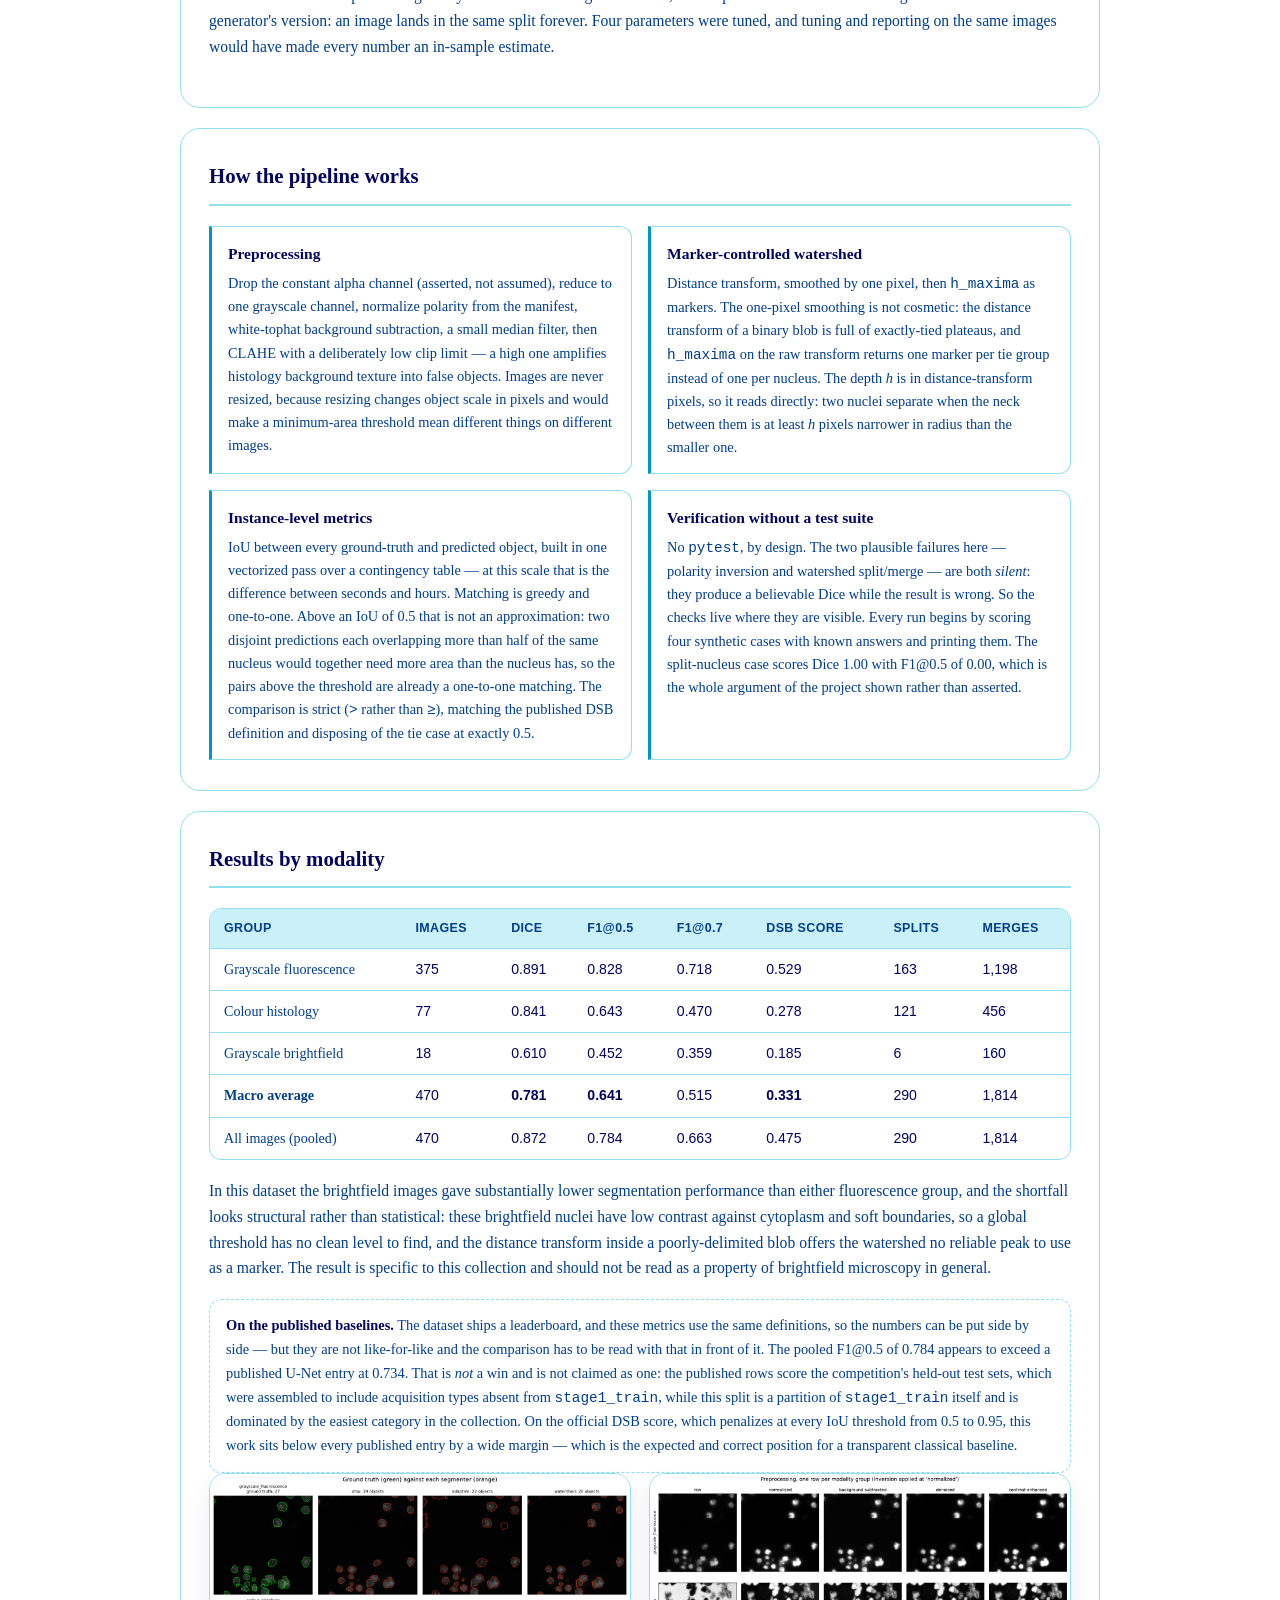
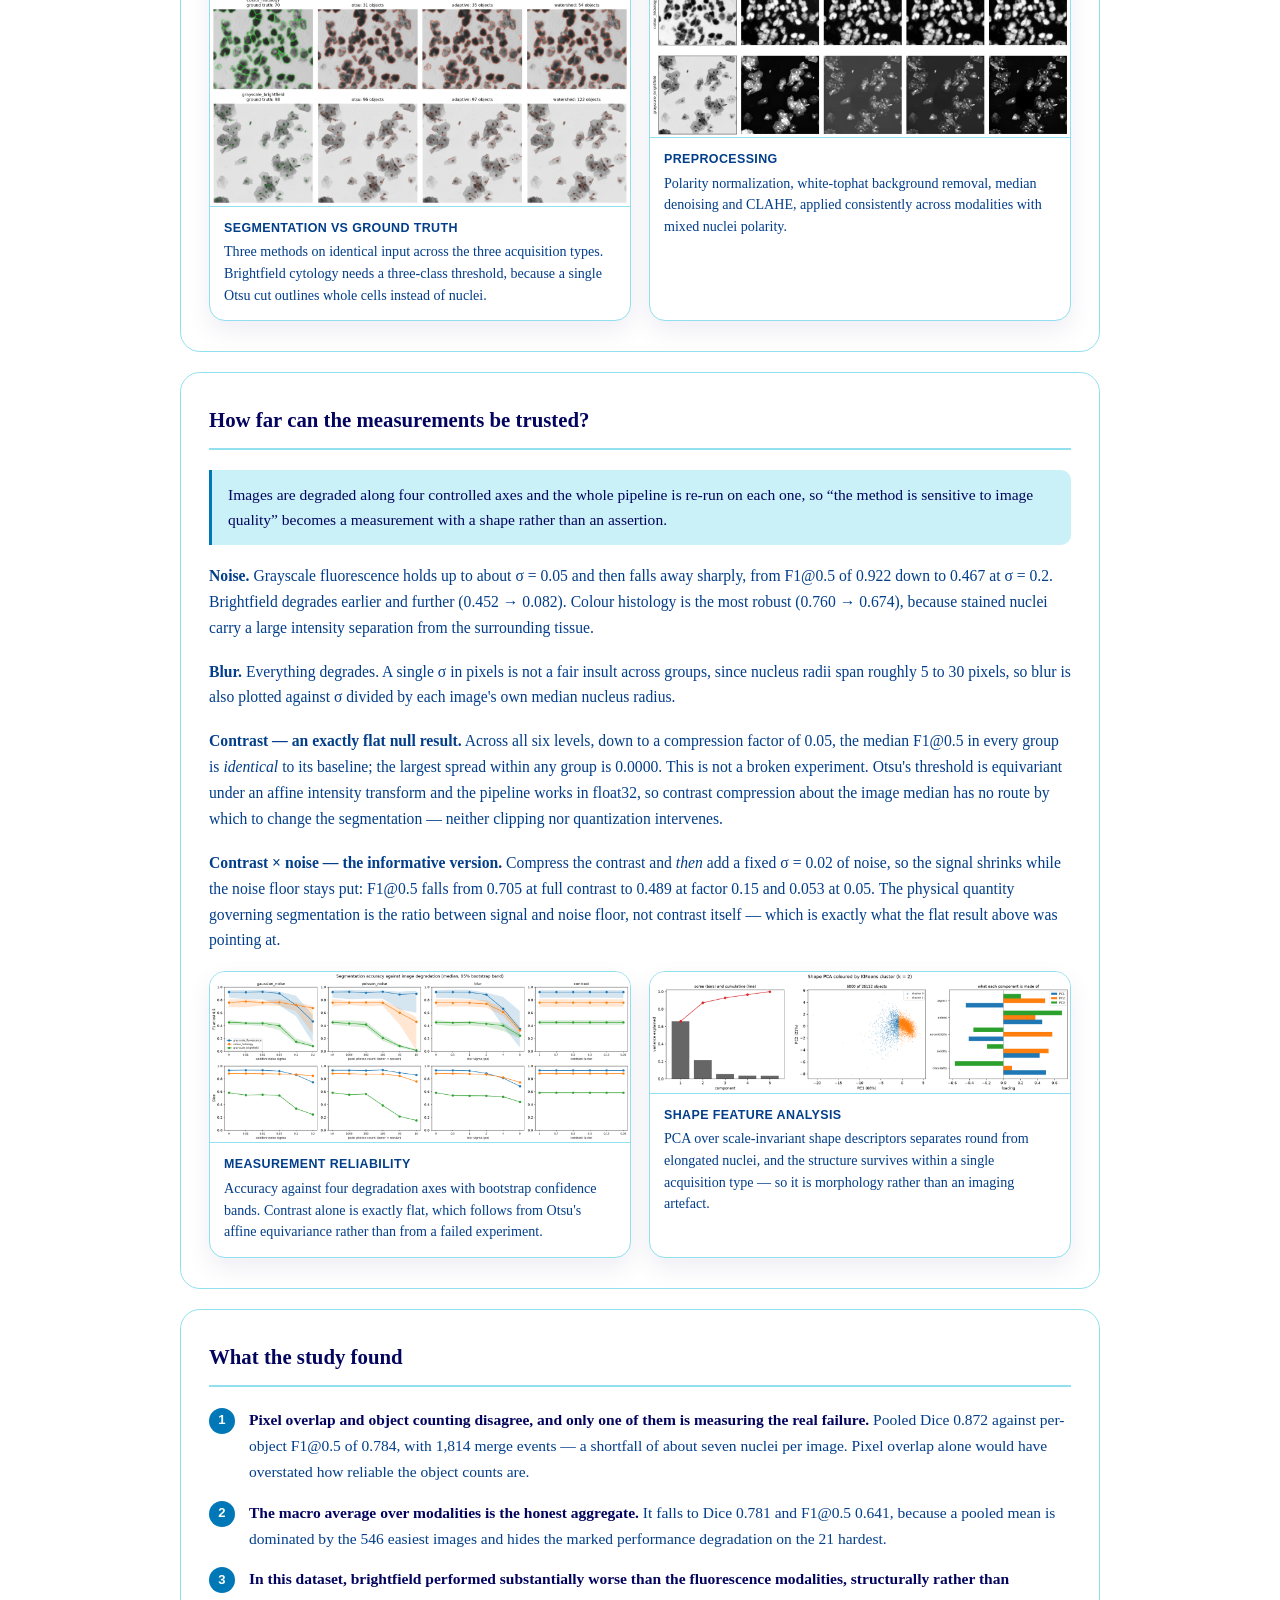
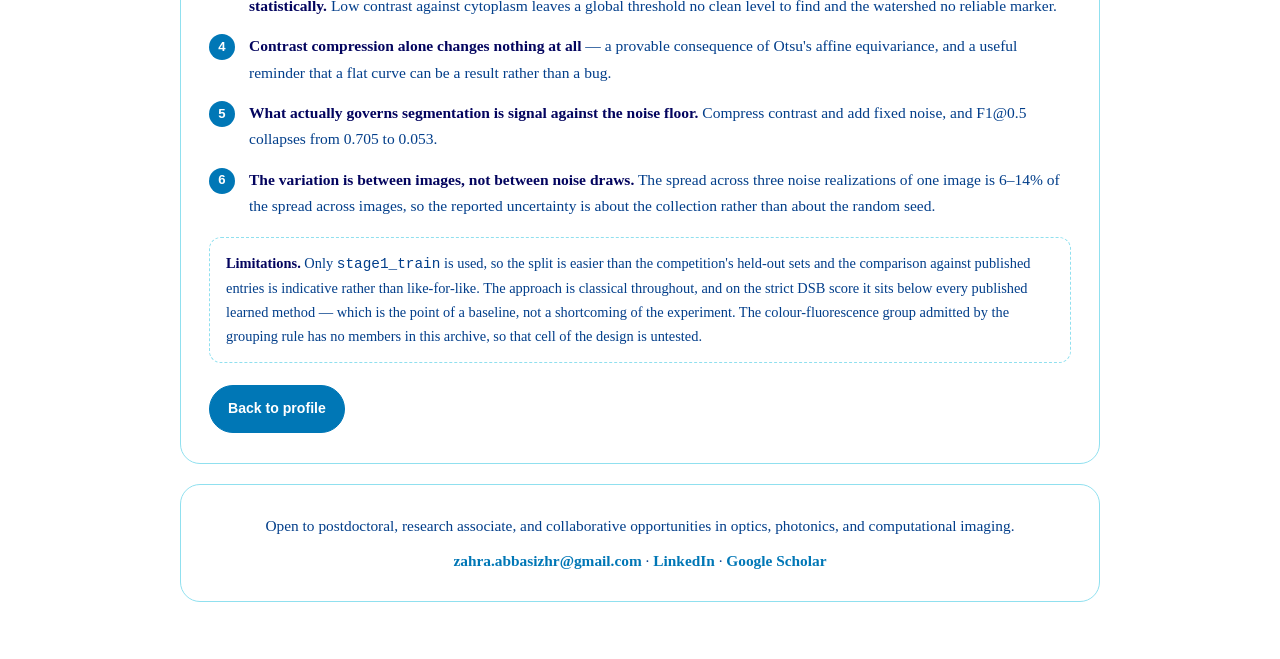
==== commit 22c7e880: "Enlarge the featured figures, drop the report PDFs, tighten the claims The two featured cards sat si" ====
--- a/projects/bioimage.html
+++ b/projects/bioimage.html
@@ -33,14 +33,6 @@
         performance &mdash; it was a pipeline transparent enough that every step can be inspected
         and every number traced back to a parameter written down in one file.
       </p>
-      <div class="buttons reveal-child" style="--delay: 0.22s">
-        <a class="button primary" href="../resources/bioimage_report.pdf" target="_blank" rel="noopener">
-          Read the paper (PDF)
-        </a>
-        <a class="button" href="../resources/bioimage_report_fa.pdf" target="_blank" rel="noopener">
-          <span lang="fa" dir="rtl">گزارش فارسی</span> &middot; PDF
-        </a>
-      </div>
     </header>
 
     <section class="section reveal">
@@ -51,12 +43,13 @@
         and the pipeline is short by roughly seven per image.
       </p>
       <p class="section-intro">
-        Pixel overlap is nearly blind to the failure mode classical segmentation actually has, which
-        is getting the object <em>count</em> wrong. Two touching nuclei merged into one blob barely
-        move a Dice score and destroy a count. So results are reported per acquisition modality,
+        Pixel-level overlap alone can overstate quantitative measurement reliability, because split
+        and merge errors alter object counts even when the predicted masks have substantial overlap
+        with the reference. Two touching nuclei merged into one blob barely move a Dice score and
+        destroy a count. So results are reported per acquisition modality,
         with explicit split and merge counters, and with a macro average rather than a single
         flattering pooled number &mdash; the modality groups are badly imbalanced, and a
-        dataset-wide mean hides total failure on the smallest of them.
+        dataset-wide mean hides how far performance drops on the smallest of them.
       </p>
 
       <div class="metric-row">
@@ -151,8 +144,12 @@
           <p>
             IoU between every ground-truth and predicted object, built in one vectorized pass over a
             contingency table &mdash; at this scale that is the difference between seconds and hours.
-            Matching is greedy, which at IoU &ge; 0.5 is provably identical to optimal assignment,
-            since an object cannot exceed that threshold against two different objects at once.
+            Matching is greedy and one-to-one. Above an IoU of 0.5 that is not an approximation:
+            two disjoint predictions each overlapping more than half of the same nucleus would
+            together need more area than the nucleus has, so the pairs above the threshold are
+            already a one-to-one matching. The comparison is strict (<code>&gt;</code> rather than
+            <code>&ge;</code>), matching the published DSB definition and disposing of the tie case
+            at exactly 0.5.
           </p>
         </div>
 
@@ -188,10 +185,13 @@
       </div>
 
       <p class="section-intro" style="margin-top:18px">
-        Brightfield is the weakest group on both axes, and the failure is structural rather than
-        statistical: brightfield nuclei have low contrast against cytoplasm and soft boundaries, so a
+        In this dataset the brightfield images gave substantially lower segmentation performance
+        than either fluorescence group, and the shortfall looks structural rather than statistical:
+        these brightfield nuclei have low contrast against cytoplasm and soft boundaries, so a
         global threshold has no clean level to find, and the distance transform inside a
-        poorly-delimited blob offers the watershed no reliable peak to use as a marker.
+        poorly-delimited blob offers the watershed no reliable peak to use as a marker. The result
+        is specific to this collection and should not be read as a property of brightfield
+        microscopy in general.
       </p>
 
       <p class="note">
@@ -243,8 +243,8 @@
       </p>
       <p class="section-intro">
         <strong>Noise.</strong> Grayscale fluorescence holds up to about &sigma; = 0.05 and then
-        collapses, from F1@0.5 of 0.922 down to 0.467 at &sigma; = 0.2. Brightfield fails far earlier
-        and harder (0.452 &rarr; 0.082). Colour histology is the most robust (0.760 &rarr; 0.674),
+        falls away sharply, from F1@0.5 of 0.922 down to 0.467 at &sigma; = 0.2. Brightfield
+        degrades earlier and further (0.452 &rarr; 0.082). Colour histology is the most robust (0.760 &rarr; 0.674),
         because stained nuclei carry a large intensity separation from the surrounding tissue.
       </p>
       <p class="section-intro">
@@ -302,15 +302,17 @@
         <li class="reveal-child" style="--delay: 0.03s">
           <strong>Pixel overlap and object counting disagree, and only one of them is measuring the
           real failure.</strong> Pooled Dice 0.872 against per-object F1@0.5 of 0.784, with 1,814
-          merge events &mdash; a shortfall of about seven nuclei per image.
+          merge events &mdash; a shortfall of about seven nuclei per image. Pixel overlap alone
+          would have overstated how reliable the object counts are.
         </li>
         <li class="reveal-child" style="--delay: 0.06s">
           <strong>The macro average over modalities is the honest aggregate.</strong> It falls to
           Dice 0.781 and F1@0.5 0.641, because a pooled mean is dominated by the 546 easiest images
-          and hides near-total failure on the 21 hardest.
+          and hides the marked performance degradation on the 21 hardest.
         </li>
         <li class="reveal-child" style="--delay: 0.09s">
-          <strong>Brightfield fails structurally, not statistically.</strong> Low contrast against
+          <strong>In this dataset, brightfield performed substantially worse than the fluorescence
+          modalities, structurally rather than statistically.</strong> Low contrast against
           cytoplasm leaves a global threshold no clean level to find and the watershed no reliable
           marker.
         </li>
@@ -340,13 +342,7 @@
       </p>
 
       <div class="buttons" style="margin-top:22px">
-        <a class="button primary" href="../resources/bioimage_report.pdf" target="_blank" rel="noopener">
-          Full paper (PDF)
-        </a>
-        <a class="button" href="../resources/bioimage_report_fa.pdf" target="_blank" rel="noopener">
-          <span lang="fa" dir="rtl">گزارش آموزشی فارسی</span> &middot; PDF
-        </a>
-        <a class="button" href="../index.html#featured">Back to profile</a>
+        <a class="button primary" href="../index.html#featured">Back to profile</a>
       </div>
     </section>
 
--- a/style.css
+++ b/style.css
@@ -39,6 +39,12 @@
   color: var(--text);
   line-height: 1.65;
   overflow-x: hidden;
+}
+
+/* No image may render wider than the box that holds it, whatever its intrinsic
+   size or its width/height attributes say. */
+img {
+  max-width: 100%;
 }
 
 .ambient {
@@ -761,8 +767,8 @@
 
 .featured-grid {
   display: grid;
-  grid-template-columns: repeat(auto-fit, minmax(340px, 1fr));
-  gap: 20px;
+  grid-template-columns: 1fr;
+  gap: 22px;
 }
 
 .featured-card {
@@ -781,20 +787,21 @@
   box-shadow: 0 16px 36px rgba(0, 119, 182, 0.16);
 }
 
-/* A fixed-height band so two cards of different figure aspect ratios still
-   line up. object-fit: contain rather than cover, because these are plots:
-   cropping one would cut off an axis. */
+/* The figure keeps its own aspect ratio and is only capped in height, so it is
+   never stretched or cropped -- these are plots, and cropping one would cut off
+   an axis. Click to enlarge for the panel detail. */
 .featured-thumb {
   display: block;
   margin: 0;
-  padding: 14px 14px 0;
+  padding: 18px 18px 0;
   background: #ffffff;
 }
 
 .featured-thumb img {
   display: block;
   width: 100%;
-  height: 180px;
+  height: auto;
+  max-height: 280px;
   object-fit: contain;
   object-position: center;
 }
@@ -830,9 +837,6 @@
   margin: 0 0 16px;
   padding: 12px 0 0;
   border-top: 1px solid var(--border);
-  /* Reserve two lines for the label so a wrapped label in one card does not
-     push its link row out of line with the card beside it. */
-  min-height: 74px;
 }
 
 .featured-metrics div {
@@ -1111,12 +1115,12 @@
     padding: 22px 16px 14px;
   }
 
-  .featured-grid {
-    grid-template-columns: 1fr;
+  .featured-thumb {
+    padding: 12px 12px 0;
   }
 
   .featured-thumb img {
-    height: 150px;
+    max-height: 200px;
   }
 
   .project-hero {
